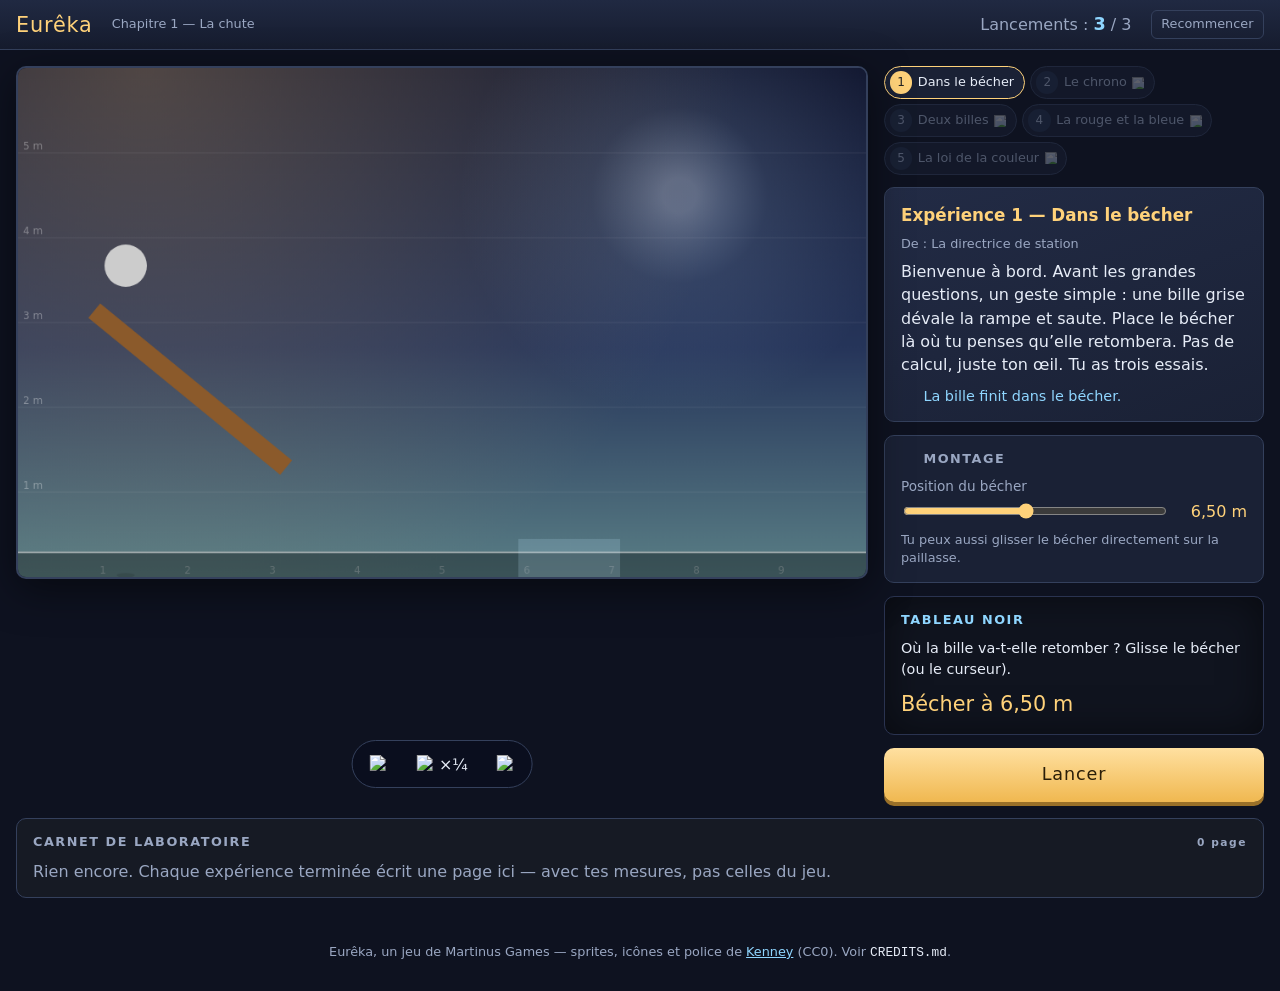
==== index.html @ 4225e002 "feat: première tranche jouable du chapitre « La chute » Cinq expériences pour juger la boucle prédir" ====
<!DOCTYPE html>
<html lang="fr">
<head>
  <meta charset="utf-8">
  <meta name="viewport" content="width=device-width, initial-scale=1">
  <title>Eurêka</title>
  <meta name="description" content="Un jeu d'expériences : prédire, lancer, regarder, comprendre les lois d'un monde lointain.">
  <link rel="stylesheet" href="css/style.css">
</head>
<body>
  <header class="barre">
    <h1>Eurêka</h1>
    <span class="chapitre">Chapitre 1 — La chute</span>
    <span id="budget"></span>
    <button id="effacer-progression" class="discret" title="Effacer le Carnet et recommencer">Recommencer</button>
  </header>
  <main>
    <section class="paillasse">
      <canvas id="scene" width="1000" height="600" aria-label="La paillasse"></canvas>
      <div id="lecture-controles" class="lecture" hidden>
        <button id="lecture-pause" title="Pause"><img src="assets/img/ui/pause.png" alt="Pause"></button>
        <button id="lecture-ralenti" title="Caméra rapide : ralenti ×¼"><img src="assets/img/ui/forward.png" alt="Ralenti"> ×¼</button>
        <button id="lecture-fin" title="Aller à la fin"><img src="assets/img/ui/fastForward.png" alt="Fin"></button>
      </div>
    </section>
    <aside class="pupitre">
      <nav id="experiences" aria-label="Expériences"></nav>
      <article id="courrier" class="panneau courrier"></article>
      <section id="montage" class="panneau"></section>
      <section id="tableau" class="panneau tableau"></section>
      <button id="lancer" class="principal lancer" disabled>Lancer</button>
      <section id="resultat" class="panneau resultat" hidden></section>
    </aside>
  </main>
  <section id="carnet" class="panneau carnet"></section>
  <footer>
    <p>Eurêka, un jeu de Martinus Games — sprites, icônes et police de <a href="https://kenney.nl">Kenney</a> (CC0). Voir <code>CREDITS.md</code>.</p>
  </footer>
  <script type="module" src="src/jeu.js"></script>
</body>
</html>
---- css/style.css ----
/* Eurêka — la station : métal brossé, verre, lueur ambrée des lampes de paillasse. */

@font-face { font-family: 'Kenney Future'; src: url('../assets/fonts/KenneyFuture.ttf'); font-display: swap; }
@font-face { font-family: 'Kenney Future Narrow'; src: url('../assets/fonts/KenneyFutureNarrow.ttf'); font-display: swap; }

:root {
  --fond: #0e1220;
  --panneau: #1a2135;
  --panneau-clair: #24304a;
  --bord: #34405c;
  --texte: #e6ecf7;
  --texte-doux: #9aa7c2;
  --ambre: #ffd27a;
  --verre: #8fd6ff;
  --vert: #7fe0a8;
  --rouge: #ff7b6b;
  --bleu: #6fb2ff;
  --titre: 'Kenney Future', system-ui, sans-serif;
  --corps: system-ui, -apple-system, 'Segoe UI', Roboto, sans-serif;
}

* { box-sizing: border-box; }
html, body { margin: 0; background: var(--fond); color: var(--texte); font-family: var(--corps); line-height: 1.45; }
body { min-height: 100vh; }
h1, h2, h3 { font-family: var(--titre); font-weight: normal; letter-spacing: 0.04em; margin: 0 0 0.5rem; }
h1 { font-size: 1.3rem; color: var(--ambre); }
h2 { font-family: var(--corps); font-weight: 600; font-size: 0.8rem; color: var(--texte-doux); text-transform: uppercase; letter-spacing: 0.12em; display: flex; align-items: center; gap: 0.4rem; }
h2 img { width: 16px; height: 16px; opacity: 0.8; }
h3 { font-size: 0.9rem; color: var(--ambre); }
a { color: var(--verre); }
button { font: inherit; cursor: pointer; }
button:disabled { cursor: default; opacity: 0.45; }

.barre { display: flex; align-items: center; gap: 1.2rem; padding: 0.6rem 1rem; background: linear-gradient(#202942, #161c2e); border-bottom: 1px solid var(--bord); }
.barre h1 { margin: 0; }
.barre .chapitre { color: var(--texte-doux); font-family: var(--titre); font-size: 0.8rem; }
#budget { margin-left: auto; color: var(--texte-doux); }
#budget b { color: var(--verre); font-size: 1.1rem; }
#budget.alerte b { color: var(--rouge); }
.discret { background: none; border: 1px solid var(--bord); color: var(--texte-doux); border-radius: 6px; padding: 0.25rem 0.6rem; font-size: 0.8rem; }

main { display: grid; grid-template-columns: minmax(0, 1fr) 380px; gap: 1rem; padding: 1rem; max-width: 1500px; margin: 0 auto; }
.paillasse { position: relative; }
#scene { width: 100%; height: auto; display: block; border-radius: 10px; border: 2px solid var(--bord); box-shadow: 0 10px 40px rgba(0,0,0,0.5), inset 0 0 60px rgba(0,0,0,0.3); touch-action: none; background: #141a33; }
.lecture { position: absolute; left: 50%; bottom: 14px; transform: translateX(-50%); display: flex; gap: 0.4rem; background: rgba(10,14,30,0.85); padding: 0.35rem; border-radius: 999px; border: 1px solid var(--bord); }
.lecture button { display: flex; align-items: center; gap: 0.3rem; background: transparent; border: 0; color: var(--texte); padding: 0.35rem 0.7rem; border-radius: 999px; }
.lecture button img { width: 18px; height: 18px; }
.lecture button.active { background: var(--ambre); color: #222; }
.lecture button.active img { filter: invert(1); }

.pupitre { display: flex; flex-direction: column; gap: 0.8rem; }
.panneau { background: var(--panneau); border: 1px solid var(--bord); border-radius: 10px; padding: 0.9rem 1rem; }

#experiences { display: flex; gap: 0.35rem; flex-wrap: wrap; }
#experiences .exp { display: flex; align-items: center; gap: 0.35rem; background: var(--panneau); border: 1px solid var(--bord); color: var(--texte-doux); border-radius: 999px; padding: 0.25rem 0.6rem 0.25rem 0.3rem; font-size: 0.8rem; }
#experiences .exp .num { display: inline-grid; place-items: center; width: 1.4rem; height: 1.4rem; border-radius: 50%; background: var(--panneau-clair); font-family: var(--titre); font-size: 0.75rem; }
#experiences .exp.active { border-color: var(--ambre); color: var(--texte); }
#experiences .exp.active .num { background: var(--ambre); color: #222; }
#experiences .exp.faite .num { background: var(--vert); color: #123; }
#experiences .exp .ico { width: 12px; height: 12px; opacity: 0.7; }

.courrier { background: linear-gradient(160deg, #222b45, #1a2135); }
.courrier h2 { color: var(--ambre); text-transform: none; letter-spacing: 0; font-size: 1.05rem; }
.courrier .de { color: var(--texte-doux); font-size: 0.8rem; margin: 0 0 0.4rem; }
.courrier .texte { margin: 0 0 0.6rem; }
.courrier .objectif { margin: 0; display: flex; gap: 0.4rem; align-items: flex-start; color: var(--verre); font-size: 0.9rem; }
.courrier .objectif img { width: 16px; height: 16px; margin-top: 3px; }

.reglage { display: grid; grid-template-columns: 1fr auto; gap: 0.2rem 0.6rem; align-items: center; margin: 0.5rem 0; }
.reglage .libelle { grid-column: 1 / -1; font-size: 0.85rem; color: var(--texte-doux); }
.reglage input[type=range] { width: 100%; accent-color: var(--ambre); }
.reglage output { font-variant-numeric: tabular-nums; min-width: 4.5rem; text-align: right; color: var(--ambre); }
.reglage .choix { grid-column: 1 / -1; }
.aide { font-size: 0.8rem; color: var(--texte-doux); margin: 0.3rem 0 0; }

.choix { display: flex; flex-wrap: wrap; gap: 0.4rem; }
.pastille { background: var(--panneau-clair); border: 1px solid var(--bord); color: var(--texte); border-radius: 999px; padding: 0.35rem 0.8rem; font-size: 0.9rem; }
.pastille.active { border-color: var(--ambre); background: #3a3320; color: var(--ambre); }
.pastille.rouge.active { border-color: var(--rouge); color: var(--rouge); background: #3a2422; }
.pastille.bleu.active, .pastille.bleue.active { border-color: var(--bleu); color: var(--bleu); background: #1f2a45; }

.tableau { background: #10141f; border-color: #2a3350; box-shadow: inset 0 0 40px rgba(0,0,0,0.5); }
.tableau h2 { color: var(--verre); }
.tableau .consigne { margin: 0 0 0.6rem; font-size: 0.9rem; }
.tableau .valeur { font-size: 1.3rem; color: var(--ambre); margin: 0; font-family: var(--titre); }
.saisie { display: flex; align-items: center; gap: 0.5rem; margin: 0.35rem 0; }
.saisie .libelle { flex: 1; font-size: 0.9rem; color: var(--texte-doux); }
.saisie input { width: 7rem; font-size: 1.2rem; padding: 0.3rem 0.5rem; background: #0a0d16; color: var(--ambre); border: 1px solid var(--bord); border-radius: 6px; font-variant-numeric: tabular-nums; }
.saisie input:focus { outline: 2px solid var(--verre); }

.formule .mesures-dispo { margin: 0 0 0.5rem; font-size: 0.85rem; color: var(--texte-doux); }
.formule .mesures-dispo b { color: var(--texte); }
.ardoise { min-height: 3rem; display: flex; flex-wrap: wrap; align-items: center; gap: 0.3rem; padding: 0.5rem; background: #0a0d16; border: 1px dashed var(--bord); border-radius: 8px; margin-bottom: 0.5rem; }
.ardoise .vide { color: var(--texte-doux); font-size: 0.85rem; }
.ardoise .jeton { padding: 0.15rem 0.5rem; border-radius: 6px; background: var(--panneau-clair); font-family: ui-monospace, Menlo, Consolas, monospace; }
.ardoise .egal { margin-left: auto; color: var(--ambre); font-family: var(--titre); }
.blocs { display: flex; flex-wrap: wrap; gap: 0.3rem; }
.bloc { min-width: 2.2rem; padding: 0.3rem 0.5rem; border-radius: 6px; border: 1px solid var(--bord); background: var(--panneau-clair); color: var(--texte); font-family: ui-monospace, Menlo, Consolas, monospace; }
.bloc.grandeur { background: #1f3a2f; border-color: #2f6a4f; color: var(--vert); }
.bloc.nombre { background: #2a2a44; color: var(--bleu); }
.bloc.effacer { margin-left: auto; }
.formule .erreur { min-height: 1.2rem; margin: 0.3rem 0; color: var(--rouge); font-size: 0.85rem; }
.formule .actions { display: flex; flex-wrap: wrap; gap: 0.4rem; margin-bottom: 0.6rem; }
.champs { margin-top: 0.5rem; border-top: 1px solid var(--bord); padding-top: 0.5rem; }

.principal { background: linear-gradient(#ffe0a0, #f0b850); color: #2a1e08; border: 0; border-radius: 10px; padding: 0.7rem 1rem; font-family: var(--titre); font-size: 0.95rem; letter-spacing: 0.05em; box-shadow: 0 4px 0 #9a7028; width: 100%; }
.principal:active:not(:disabled) { transform: translateY(2px); box-shadow: 0 2px 0 #9a7028; }
.principal:disabled { box-shadow: none; }
.secondaire { background: var(--panneau-clair); color: var(--texte); border: 1px solid var(--bord); border-radius: 8px; padding: 0.45rem 0.8rem; }
.lancer { font-size: 1.1rem; padding: 0.9rem; }

.resultat.reussi { border-color: var(--vert); box-shadow: 0 0 30px rgba(127,224,168,0.15); }
.resultat.reussi h2 { color: var(--vert); }
.resultat.rate { border-color: var(--rouge); }
.resultat.rate h2 { color: var(--rouge); }
.resultat.mesure { border-color: var(--verre); }
.resultat .message { margin: 0 0 0.6rem; font-size: 1rem; }
.resultat table { border-collapse: collapse; width: 100%; font-size: 0.9rem; margin-bottom: 0.6rem; }
.resultat th { text-align: left; color: var(--texte-doux); font-weight: normal; padding: 0.15rem 0; }
.resultat td { text-align: right; font-variant-numeric: tabular-nums; color: var(--ambre); }
.resultat .bilan { color: var(--texte-doux); font-size: 0.85rem; margin: 0 0 0.6rem; }
.resultat .actions { display: flex; flex-direction: column; gap: 0.4rem; }

.carnet { max-width: 1500px; margin: 0 auto 1rem; width: calc(100% - 2rem); background: #161a24; }
.carnet h2 small { margin-left: auto; text-transform: none; font-family: var(--corps); }
.carnet .vide { color: var(--texte-doux); margin: 0; }
.carnet .page { border-top: 1px solid var(--bord); padding: 0.7rem 0 0.3rem; }
.carnet .page p { margin: 0 0 0.3rem; }
.carnet .page .meta { color: var(--texte-doux); font-size: 0.8rem; }

footer { text-align: center; color: var(--texte-doux); font-size: 0.8rem; padding: 1rem; }
footer code { color: var(--texte); }

@media (max-width: 960px) {
  main { grid-template-columns: 1fr; padding: 0.6rem; gap: 0.6rem; }
  .barre { gap: 0.6rem; padding: 0.5rem 0.7rem; flex-wrap: wrap; }
  .carnet { width: calc(100% - 1.2rem); }
}
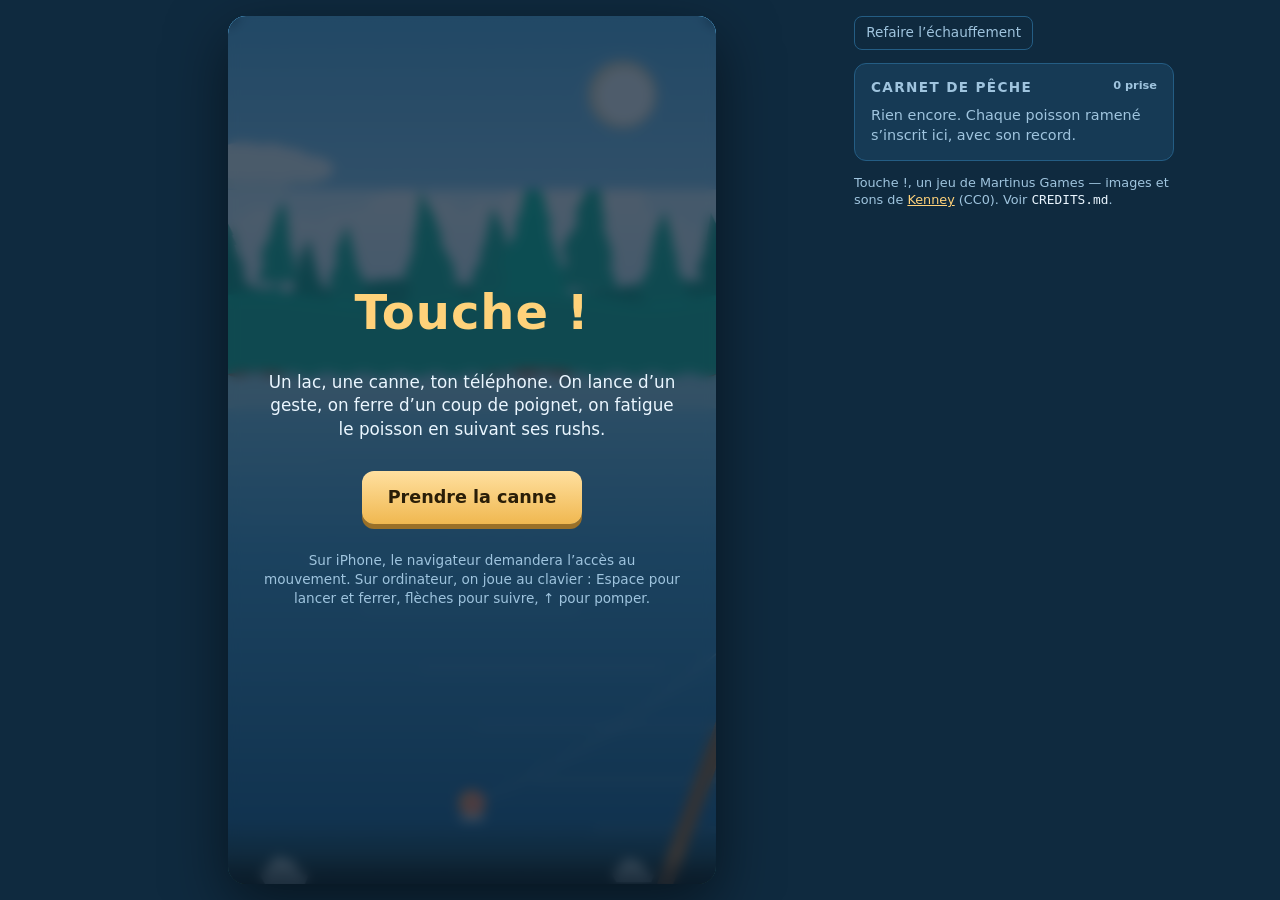
==== commit 9a326e98: "feat: Touche ! devient le jeu du dépôt, Eurêka est retiré Le commanditaire veut ce jeu à la place d'" ====
--- a/index.html
+++ b/index.html
@@ -2,40 +2,47 @@
 <html lang="fr">
 <head>
   <meta charset="utf-8">
-  <meta name="viewport" content="width=device-width, initial-scale=1">
-  <title>Eurêka</title>
-  <meta name="description" content="Un jeu d'expériences : prédire, lancer, regarder, comprendre les lois d'un monde lointain.">
+  <meta name="viewport" content="width=device-width, initial-scale=1, viewport-fit=cover, user-scalable=no">
+  <title>Touche !</title>
+  <meta name="description" content="Un jeu de pêche au téléphone : on lance d'un geste, on ferre d'un coup de poignet, on fatigue le poisson en suivant ses rushs.">
+  <meta name="theme-color" content="#1d5f8e">
   <link rel="stylesheet" href="css/style.css">
 </head>
 <body>
-  <header class="barre">
-    <h1>Eurêka</h1>
-    <span class="chapitre">Chapitre 1 — La chute</span>
-    <span id="budget"></span>
-    <button id="effacer-progression" class="discret" title="Effacer le Carnet et recommencer">Recommencer</button>
-  </header>
   <main>
-    <section class="paillasse">
-      <canvas id="scene" width="1000" height="600" aria-label="La paillasse"></canvas>
-      <div id="lecture-controles" class="lecture" hidden>
-        <button id="lecture-pause" title="Pause"><img src="assets/img/ui/pause.png" alt="Pause"></button>
-        <button id="lecture-ralenti" title="Caméra rapide : ralenti ×¼"><img src="assets/img/ui/forward.png" alt="Ralenti"> ×¼</button>
-        <button id="lecture-fin" title="Aller à la fin"><img src="assets/img/ui/fastForward.png" alt="Fin"></button>
+    <section class="lac">
+      <canvas id="lac" width="540" height="960" aria-label="Le lac"></canvas>
+      <div id="message" class="message"></div>
+      <div id="hud" class="hud" hidden>
+        <div class="jauge"><span class="etiquette">Tension</span><div class="barre"><div id="tension"></div></div></div>
+        <div class="jauge"><span class="etiquette">Poisson</span><div class="barre energie"><div id="energie"></div></div></div>
+        <div class="ligne"><span id="distance">0 m</span><span id="fleche" class="repos"></span></div>
+        <div class="suivi"><div id="suivi"></div></div>
+      </div>
+      <p id="consigne" class="consigne"></p>
+      <div id="bilan" class="bilan" hidden></div>
+
+      <div class="ecran" data-ecran="accueil">
+        <h1>Touche !</h1>
+        <p>Un lac, une canne, ton téléphone. On lance d’un geste, on ferre d’un coup de poignet, on fatigue le poisson en suivant ses rushs.</p>
+        <button id="prendre" class="principal">Prendre la canne</button>
+        <p class="petit">Sur iPhone, le navigateur demandera l’accès au mouvement. Sur ordinateur, on joue au clavier : Espace pour lancer et ferrer, flèches pour suivre, ↑ pour pomper.</p>
+      </div>
+
+      <div class="ecran" data-ecran="calibrage" hidden>
+        <h1>Échauffement</h1>
+        <p>Fais <b>trois coups de poignet</b>, comme pour ferrer un poisson. Le jeu règle son seuil sur ta main.</p>
+        <p id="calibrage-compte" class="compte">0 / 3</p>
+        <p id="calibrage-seuil" class="petit"></p>
       </div>
     </section>
     <aside class="pupitre">
-      <nav id="experiences" aria-label="Expériences"></nav>
-      <article id="courrier" class="panneau courrier"></article>
-      <section id="montage" class="panneau"></section>
-      <section id="tableau" class="panneau tableau"></section>
-      <button id="lancer" class="principal lancer" disabled>Lancer</button>
-      <section id="resultat" class="panneau resultat" hidden></section>
+      <p id="mode" class="mode" hidden></p>
+      <button id="recalibrer" class="discret">Refaire l’échauffement</button>
+      <section id="carnet" class="carnet"></section>
+      <footer>Touche !, un jeu de Martinus Games — images et sons de <a href="https://kenney.nl">Kenney</a> (CC0). Voir <code>CREDITS.md</code>.</footer>
     </aside>
   </main>
-  <section id="carnet" class="panneau carnet"></section>
-  <footer>
-    <p>Eurêka, un jeu de Martinus Games — sprites, icônes et police de <a href="https://kenney.nl">Kenney</a> (CC0). Voir <code>CREDITS.md</code>.</p>
-  </footer>
   <script type="module" src="src/jeu.js"></script>
 </body>
 </html>
--- a/css/style.css
+++ b/css/style.css
@@ -1,138 +1,81 @@
-/* Eurêka — la station : métal brossé, verre, lueur ambrée des lampes de paillasse. */
-
-@font-face { font-family: 'Kenney Future'; src: url('../assets/fonts/KenneyFuture.ttf'); font-display: swap; }
-@font-face { font-family: 'Kenney Future Narrow'; src: url('../assets/fonts/KenneyFutureNarrow.ttf'); font-display: swap; }
+/* Touche ! — un lac en portrait, plein écran sur téléphone, à côté du carnet sur ordinateur. */
 
 :root {
-  --fond: #0e1220;
-  --panneau: #1a2135;
-  --panneau-clair: #24304a;
-  --bord: #34405c;
-  --texte: #e6ecf7;
-  --texte-doux: #9aa7c2;
+  --fond: #0f2a3f;
+  --panneau: #163a55;
+  --bord: #245d84;
+  --texte: #eaf6ff;
+  --doux: #9fc4de;
   --ambre: #ffd27a;
-  --verre: #8fd6ff;
   --vert: #7fe0a8;
   --rouge: #ff7b6b;
-  --bleu: #6fb2ff;
-  --titre: 'Kenney Future', system-ui, sans-serif;
   --corps: system-ui, -apple-system, 'Segoe UI', Roboto, sans-serif;
 }
+* { box-sizing: border-box; }
+[hidden] { display: none !important; }
+html, body { margin: 0; background: var(--fond); color: var(--texte); font-family: var(--corps); line-height: 1.4; height: 100%; }
+body { overscroll-behavior: none; }
+button { font: inherit; cursor: pointer; }
+button:disabled { opacity: 0.5; cursor: default; }
+h1, h2 { margin: 0 0 0.5rem; font-weight: 700; }
+a { color: var(--ambre); }
 
-* { box-sizing: border-box; }
-html, body { margin: 0; background: var(--fond); color: var(--texte); font-family: var(--corps); line-height: 1.45; }
-body { min-height: 100vh; }
-h1, h2, h3 { font-family: var(--titre); font-weight: normal; letter-spacing: 0.04em; margin: 0 0 0.5rem; }
-h1 { font-size: 1.3rem; color: var(--ambre); }
-h2 { font-family: var(--corps); font-weight: 600; font-size: 0.8rem; color: var(--texte-doux); text-transform: uppercase; letter-spacing: 0.12em; display: flex; align-items: center; gap: 0.4rem; }
-h2 img { width: 16px; height: 16px; opacity: 0.8; }
-h3 { font-size: 0.9rem; color: var(--ambre); }
-a { color: var(--verre); }
-button { font: inherit; cursor: pointer; }
-button:disabled { cursor: default; opacity: 0.45; }
+main { display: grid; grid-template-columns: minmax(0, 1fr) 320px; gap: 1rem; max-width: 1100px; margin: 0 auto; padding: 1rem; min-height: 100%; }
+.lac { position: relative; aspect-ratio: 9 / 16; max-height: calc(100vh - 2rem); margin: 0 auto; width: 100%; max-width: calc((100vh - 2rem) * 9 / 16); border-radius: 18px; overflow: hidden; box-shadow: 0 20px 60px rgba(0,0,0,0.5); background: #1d5f8e; display: flex; align-items: center; justify-content: center; }
+#lac { width: auto; height: auto; max-width: 100%; max-height: 100%; aspect-ratio: 9 / 16; display: block; touch-action: none; user-select: none; -webkit-user-select: none; }
 
-.barre { display: flex; align-items: center; gap: 1.2rem; padding: 0.6rem 1rem; background: linear-gradient(#202942, #161c2e); border-bottom: 1px solid var(--bord); }
-.barre h1 { margin: 0; }
-.barre .chapitre { color: var(--texte-doux); font-family: var(--titre); font-size: 0.8rem; }
-#budget { margin-left: auto; color: var(--texte-doux); }
-#budget b { color: var(--verre); font-size: 1.1rem; }
-#budget.alerte b { color: var(--rouge); }
-.discret { background: none; border: 1px solid var(--bord); color: var(--texte-doux); border-radius: 6px; padding: 0.25rem 0.6rem; font-size: 0.8rem; }
+.message { position: absolute; top: 18%; left: 0; right: 0; text-align: center; font-size: 2.6rem; font-weight: 800; color: #fff; text-shadow: 0 3px 12px rgba(0,0,0,0.5); opacity: 0; transform: scale(0.8); transition: opacity 0.15s, transform 0.15s; pointer-events: none; letter-spacing: 0.02em; }
+.message.visible { opacity: 1; transform: scale(1); }
+.consigne { position: absolute; left: 0; right: 0; bottom: 0; margin: 0; padding: 0.8rem 1rem 1rem; text-align: center; font-size: 0.95rem; color: #fff; background: linear-gradient(transparent, rgba(0,0,0,0.55)); pointer-events: none; text-shadow: 0 1px 4px rgba(0,0,0,0.6); }
 
-main { display: grid; grid-template-columns: minmax(0, 1fr) 380px; gap: 1rem; padding: 1rem; max-width: 1500px; margin: 0 auto; }
-.paillasse { position: relative; }
-#scene { width: 100%; height: auto; display: block; border-radius: 10px; border: 2px solid var(--bord); box-shadow: 0 10px 40px rgba(0,0,0,0.5), inset 0 0 60px rgba(0,0,0,0.3); touch-action: none; background: #141a33; }
-.lecture { position: absolute; left: 50%; bottom: 14px; transform: translateX(-50%); display: flex; gap: 0.4rem; background: rgba(10,14,30,0.85); padding: 0.35rem; border-radius: 999px; border: 1px solid var(--bord); }
-.lecture button { display: flex; align-items: center; gap: 0.3rem; background: transparent; border: 0; color: var(--texte); padding: 0.35rem 0.7rem; border-radius: 999px; }
-.lecture button img { width: 18px; height: 18px; }
-.lecture button.active { background: var(--ambre); color: #222; }
-.lecture button.active img { filter: invert(1); }
+.hud { position: absolute; top: 0; left: 0; right: 0; padding: 0.7rem 0.8rem; background: linear-gradient(rgba(0,0,0,0.5), transparent); pointer-events: none; font-size: 0.85rem; }
+.jauge { display: grid; grid-template-columns: 4.2rem 1fr; align-items: center; gap: 0.5rem; margin-bottom: 0.3rem; }
+.etiquette { color: #fff; text-shadow: 0 1px 3px rgba(0,0,0,0.6); }
+.barre { height: 12px; border-radius: 999px; background: rgba(0,0,0,0.35); overflow: hidden; border: 1px solid rgba(255,255,255,0.25); }
+.barre > div { height: 100%; width: 0; background: var(--vert); transition: width 0.1s linear, background 0.2s; }
+.barre > div.alerte { background: var(--ambre); }
+.barre > div.danger { background: var(--rouge); }
+.barre.energie > div { background: #6fb2ff; }
+.ligne { display: flex; justify-content: space-between; color: #fff; font-weight: 700; text-shadow: 0 1px 3px rgba(0,0,0,0.6); margin-top: 0.2rem; }
+#fleche.rush { color: var(--ambre); }
+#fleche.repos { color: var(--vert); }
+.suivi { position: relative; height: 8px; margin: 0.4rem 20% 0; border-radius: 999px; background: rgba(0,0,0,0.35); }
+.suivi > div { position: absolute; top: -5px; left: 50%; width: 18px; height: 18px; margin-left: -9px; border-radius: 50%; background: #fff; box-shadow: 0 2px 6px rgba(0,0,0,0.5); transition: left 0.08s linear; }
+
+.ecran { position: absolute; inset: 0; display: flex; flex-direction: column; justify-content: center; align-items: center; text-align: center; padding: 2rem 1.5rem; background: rgba(10, 30, 50, 0.72); backdrop-filter: blur(6px); }
+.ecran h1 { font-size: 3rem; color: var(--ambre); letter-spacing: 0.02em; }
+.ecran p { max-width: 26rem; font-size: 1.05rem; }
+.ecran .petit { font-size: 0.85rem; color: var(--doux); }
+.ecran .compte { font-size: 3rem; font-weight: 800; color: #fff; margin: 0.5rem 0; }
+.principal { background: linear-gradient(#ffe0a0, #f0b850); color: #2a1e08; border: 0; border-radius: 12px; padding: 0.9rem 1.6rem; font-size: 1.1rem; font-weight: 700; box-shadow: 0 5px 0 #9a7028; margin: 0.8rem 0; }
+.principal:active:not(:disabled) { transform: translateY(3px); box-shadow: 0 2px 0 #9a7028; }
+
+.bilan { position: absolute; left: 6%; right: 6%; top: 28%; padding: 1.2rem; border-radius: 16px; text-align: center; background: rgba(10, 30, 50, 0.9); border: 2px solid var(--bord); }
+.bilan.prise { border-color: var(--vert); }
+.bilan.perdu { border-color: var(--rouge); }
+.bilan h2 { font-size: 2rem; }
+.bilan.prise h2 { color: var(--vert); }
+.bilan.perdu h2 { color: var(--rouge); }
+.bilan img { width: 128px; height: 128px; image-rendering: auto; filter: drop-shadow(0 6px 10px rgba(0,0,0,0.5)); }
+.bilan p { margin: 0.5rem 0; }
 
 .pupitre { display: flex; flex-direction: column; gap: 0.8rem; }
-.panneau { background: var(--panneau); border: 1px solid var(--bord); border-radius: 10px; padding: 0.9rem 1rem; }
-
-#experiences { display: flex; gap: 0.35rem; flex-wrap: wrap; }
-#experiences .exp { display: flex; align-items: center; gap: 0.35rem; background: var(--panneau); border: 1px solid var(--bord); color: var(--texte-doux); border-radius: 999px; padding: 0.25rem 0.6rem 0.25rem 0.3rem; font-size: 0.8rem; }
-#experiences .exp .num { display: inline-grid; place-items: center; width: 1.4rem; height: 1.4rem; border-radius: 50%; background: var(--panneau-clair); font-family: var(--titre); font-size: 0.75rem; }
-#experiences .exp.active { border-color: var(--ambre); color: var(--texte); }
-#experiences .exp.active .num { background: var(--ambre); color: #222; }
-#experiences .exp.faite .num { background: var(--vert); color: #123; }
-#experiences .exp .ico { width: 12px; height: 12px; opacity: 0.7; }
-
-.courrier { background: linear-gradient(160deg, #222b45, #1a2135); }
-.courrier h2 { color: var(--ambre); text-transform: none; letter-spacing: 0; font-size: 1.05rem; }
-.courrier .de { color: var(--texte-doux); font-size: 0.8rem; margin: 0 0 0.4rem; }
-.courrier .texte { margin: 0 0 0.6rem; }
-.courrier .objectif { margin: 0; display: flex; gap: 0.4rem; align-items: flex-start; color: var(--verre); font-size: 0.9rem; }
-.courrier .objectif img { width: 16px; height: 16px; margin-top: 3px; }
-
-.reglage { display: grid; grid-template-columns: 1fr auto; gap: 0.2rem 0.6rem; align-items: center; margin: 0.5rem 0; }
-.reglage .libelle { grid-column: 1 / -1; font-size: 0.85rem; color: var(--texte-doux); }
-.reglage input[type=range] { width: 100%; accent-color: var(--ambre); }
-.reglage output { font-variant-numeric: tabular-nums; min-width: 4.5rem; text-align: right; color: var(--ambre); }
-.reglage .choix { grid-column: 1 / -1; }
-.aide { font-size: 0.8rem; color: var(--texte-doux); margin: 0.3rem 0 0; }
-
-.choix { display: flex; flex-wrap: wrap; gap: 0.4rem; }
-.pastille { background: var(--panneau-clair); border: 1px solid var(--bord); color: var(--texte); border-radius: 999px; padding: 0.35rem 0.8rem; font-size: 0.9rem; }
-.pastille.active { border-color: var(--ambre); background: #3a3320; color: var(--ambre); }
-.pastille.rouge.active { border-color: var(--rouge); color: var(--rouge); background: #3a2422; }
-.pastille.bleu.active, .pastille.bleue.active { border-color: var(--bleu); color: var(--bleu); background: #1f2a45; }
-
-.tableau { background: #10141f; border-color: #2a3350; box-shadow: inset 0 0 40px rgba(0,0,0,0.5); }
-.tableau h2 { color: var(--verre); }
-.tableau .consigne { margin: 0 0 0.6rem; font-size: 0.9rem; }
-.tableau .valeur { font-size: 1.3rem; color: var(--ambre); margin: 0; font-family: var(--titre); }
-.saisie { display: flex; align-items: center; gap: 0.5rem; margin: 0.35rem 0; }
-.saisie .libelle { flex: 1; font-size: 0.9rem; color: var(--texte-doux); }
-.saisie input { width: 7rem; font-size: 1.2rem; padding: 0.3rem 0.5rem; background: #0a0d16; color: var(--ambre); border: 1px solid var(--bord); border-radius: 6px; font-variant-numeric: tabular-nums; }
-.saisie input:focus { outline: 2px solid var(--verre); }
-
-.formule .mesures-dispo { margin: 0 0 0.5rem; font-size: 0.85rem; color: var(--texte-doux); }
-.formule .mesures-dispo b { color: var(--texte); }
-.ardoise { min-height: 3rem; display: flex; flex-wrap: wrap; align-items: center; gap: 0.3rem; padding: 0.5rem; background: #0a0d16; border: 1px dashed var(--bord); border-radius: 8px; margin-bottom: 0.5rem; }
-.ardoise .vide { color: var(--texte-doux); font-size: 0.85rem; }
-.ardoise .jeton { padding: 0.15rem 0.5rem; border-radius: 6px; background: var(--panneau-clair); font-family: ui-monospace, Menlo, Consolas, monospace; }
-.ardoise .egal { margin-left: auto; color: var(--ambre); font-family: var(--titre); }
-.blocs { display: flex; flex-wrap: wrap; gap: 0.3rem; }
-.bloc { min-width: 2.2rem; padding: 0.3rem 0.5rem; border-radius: 6px; border: 1px solid var(--bord); background: var(--panneau-clair); color: var(--texte); font-family: ui-monospace, Menlo, Consolas, monospace; }
-.bloc.grandeur { background: #1f3a2f; border-color: #2f6a4f; color: var(--vert); }
-.bloc.nombre { background: #2a2a44; color: var(--bleu); }
-.bloc.effacer { margin-left: auto; }
-.formule .erreur { min-height: 1.2rem; margin: 0.3rem 0; color: var(--rouge); font-size: 0.85rem; }
-.formule .actions { display: flex; flex-wrap: wrap; gap: 0.4rem; margin-bottom: 0.6rem; }
-.champs { margin-top: 0.5rem; border-top: 1px solid var(--bord); padding-top: 0.5rem; }
-
-.principal { background: linear-gradient(#ffe0a0, #f0b850); color: #2a1e08; border: 0; border-radius: 10px; padding: 0.7rem 1rem; font-family: var(--titre); font-size: 0.95rem; letter-spacing: 0.05em; box-shadow: 0 4px 0 #9a7028; width: 100%; }
-.principal:active:not(:disabled) { transform: translateY(2px); box-shadow: 0 2px 0 #9a7028; }
-.principal:disabled { box-shadow: none; }
-.secondaire { background: var(--panneau-clair); color: var(--texte); border: 1px solid var(--bord); border-radius: 8px; padding: 0.45rem 0.8rem; }
-.lancer { font-size: 1.1rem; padding: 0.9rem; }
-
-.resultat.reussi { border-color: var(--vert); box-shadow: 0 0 30px rgba(127,224,168,0.15); }
-.resultat.reussi h2 { color: var(--vert); }
-.resultat.rate { border-color: var(--rouge); }
-.resultat.rate h2 { color: var(--rouge); }
-.resultat.mesure { border-color: var(--verre); }
-.resultat .message { margin: 0 0 0.6rem; font-size: 1rem; }
-.resultat table { border-collapse: collapse; width: 100%; font-size: 0.9rem; margin-bottom: 0.6rem; }
-.resultat th { text-align: left; color: var(--texte-doux); font-weight: normal; padding: 0.15rem 0; }
-.resultat td { text-align: right; font-variant-numeric: tabular-nums; color: var(--ambre); }
-.resultat .bilan { color: var(--texte-doux); font-size: 0.85rem; margin: 0 0 0.6rem; }
-.resultat .actions { display: flex; flex-direction: column; gap: 0.4rem; }
-
-.carnet { max-width: 1500px; margin: 0 auto 1rem; width: calc(100% - 2rem); background: #161a24; }
-.carnet h2 small { margin-left: auto; text-transform: none; font-family: var(--corps); }
-.carnet .vide { color: var(--texte-doux); margin: 0; }
-.carnet .page { border-top: 1px solid var(--bord); padding: 0.7rem 0 0.3rem; }
-.carnet .page p { margin: 0 0 0.3rem; }
-.carnet .page .meta { color: var(--texte-doux); font-size: 0.8rem; }
-
-footer { text-align: center; color: var(--texte-doux); font-size: 0.8rem; padding: 1rem; }
+.mode { margin: 0; padding: 0.6rem 0.8rem; border-radius: 10px; background: var(--panneau); border: 1px solid var(--bord); color: var(--doux); font-size: 0.85rem; }
+.discret { background: none; border: 1px solid var(--bord); color: var(--doux); border-radius: 8px; padding: 0.4rem 0.7rem; font-size: 0.85rem; align-self: flex-start; }
+.carnet { background: var(--panneau); border: 1px solid var(--bord); border-radius: 12px; padding: 0.9rem 1rem; }
+.carnet h2 { font-size: 0.85rem; text-transform: uppercase; letter-spacing: 0.1em; color: var(--doux); display: flex; }
+.carnet h2 small { margin-left: auto; text-transform: none; letter-spacing: 0; }
+.carnet .vide { color: var(--doux); margin: 0; font-size: 0.9rem; }
+.carnet ul { list-style: none; margin: 0; padding: 0; }
+.carnet li { display: flex; align-items: center; gap: 0.6rem; padding: 0.35rem 0; border-top: 1px solid var(--bord); }
+.carnet li img { width: 36px; height: 36px; }
+.carnet li span { flex: 1; }
+.carnet li b { color: var(--ambre); font-size: 0.9rem; white-space: nowrap; }
+footer { color: var(--doux); font-size: 0.8rem; }
 footer code { color: var(--texte); }
 
-@media (max-width: 960px) {
-  main { grid-template-columns: 1fr; padding: 0.6rem; gap: 0.6rem; }
-  .barre { gap: 0.6rem; padding: 0.5rem 0.7rem; flex-wrap: wrap; }
-  .carnet { width: calc(100% - 1.2rem); }
+@media (max-width: 800px) {
+  main { grid-template-columns: 1fr; padding: 0; gap: 0; }
+  .lac { border-radius: 0; max-height: 100vh; max-height: 100dvh; max-width: none; aspect-ratio: auto; height: 100vh; height: 100dvh; }
+  .pupitre { padding: 1rem; }
 }
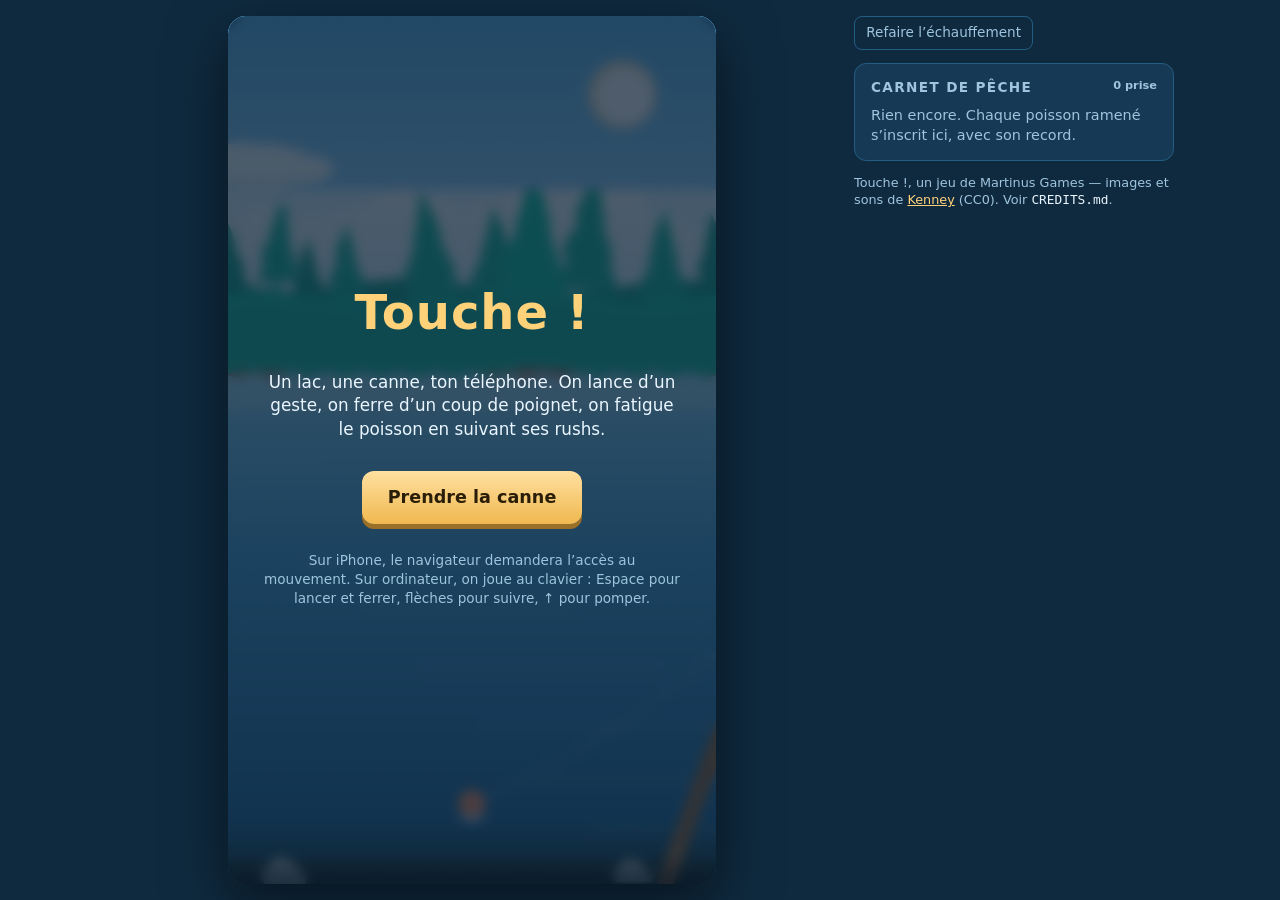
==== commit b5f7786f: "fix: plus de collision avec le cache d'Eurêka, permission iOS et sons pour Safari Sur le téléphone, " ====
--- a/index.html
+++ b/index.html
@@ -6,7 +6,7 @@
   <title>Touche !</title>
   <meta name="description" content="Un jeu de pêche au téléphone : on lance d'un geste, on ferre d'un coup de poignet, on fatigue le poisson en suivant ses rushs.">
   <meta name="theme-color" content="#1d5f8e">
-  <link rel="stylesheet" href="css/style.css">
+  <link rel="stylesheet" href="css/touche.css?v=2">
 </head>
 <body>
   <main>
@@ -43,6 +43,6 @@
       <footer>Touche !, un jeu de Martinus Games — images et sons de <a href="https://kenney.nl">Kenney</a> (CC0). Voir <code>CREDITS.md</code>.</footer>
     </aside>
   </main>
-  <script type="module" src="src/jeu.js"></script>
+  <script type="module" src="src/touche.js?v=2"></script>
 </body>
 </html>
--- a/css/touche.css
+++ b/css/touche.css
@@ -0,0 +1,81 @@
+/* Touche ! — un lac en portrait, plein écran sur téléphone, à côté du carnet sur ordinateur. */
+
+:root {
+  --fond: #0f2a3f;
+  --panneau: #163a55;
+  --bord: #245d84;
+  --texte: #eaf6ff;
+  --doux: #9fc4de;
+  --ambre: #ffd27a;
+  --vert: #7fe0a8;
+  --rouge: #ff7b6b;
+  --corps: system-ui, -apple-system, 'Segoe UI', Roboto, sans-serif;
+}
+* { box-sizing: border-box; }
+[hidden] { display: none !important; }
+html, body { margin: 0; background: var(--fond); color: var(--texte); font-family: var(--corps); line-height: 1.4; height: 100%; }
+body { overscroll-behavior: none; }
+button { font: inherit; cursor: pointer; }
+button:disabled { opacity: 0.5; cursor: default; }
+h1, h2 { margin: 0 0 0.5rem; font-weight: 700; }
+a { color: var(--ambre); }
+
+main { display: grid; grid-template-columns: minmax(0, 1fr) 320px; gap: 1rem; max-width: 1100px; margin: 0 auto; padding: 1rem; min-height: 100%; }
+.lac { position: relative; aspect-ratio: 9 / 16; max-height: calc(100vh - 2rem); margin: 0 auto; width: 100%; max-width: calc((100vh - 2rem) * 9 / 16); border-radius: 18px; overflow: hidden; box-shadow: 0 20px 60px rgba(0,0,0,0.5); background: #1d5f8e; display: flex; align-items: center; justify-content: center; }
+#lac { width: auto; height: auto; max-width: 100%; max-height: 100%; aspect-ratio: 9 / 16; display: block; touch-action: none; user-select: none; -webkit-user-select: none; }
+
+.message { position: absolute; top: 18%; left: 0; right: 0; text-align: center; font-size: 2.6rem; font-weight: 800; color: #fff; text-shadow: 0 3px 12px rgba(0,0,0,0.5); opacity: 0; transform: scale(0.8); transition: opacity 0.15s, transform 0.15s; pointer-events: none; letter-spacing: 0.02em; }
+.message.visible { opacity: 1; transform: scale(1); }
+.consigne { position: absolute; left: 0; right: 0; bottom: 0; margin: 0; padding: 0.8rem 1rem 1rem; text-align: center; font-size: 0.95rem; color: #fff; background: linear-gradient(transparent, rgba(0,0,0,0.55)); pointer-events: none; text-shadow: 0 1px 4px rgba(0,0,0,0.6); }
+
+.hud { position: absolute; top: 0; left: 0; right: 0; padding: 0.7rem 0.8rem; background: linear-gradient(rgba(0,0,0,0.5), transparent); pointer-events: none; font-size: 0.85rem; }
+.jauge { display: grid; grid-template-columns: 4.2rem 1fr; align-items: center; gap: 0.5rem; margin-bottom: 0.3rem; }
+.etiquette { color: #fff; text-shadow: 0 1px 3px rgba(0,0,0,0.6); }
+.barre { height: 12px; border-radius: 999px; background: rgba(0,0,0,0.35); overflow: hidden; border: 1px solid rgba(255,255,255,0.25); }
+.barre > div { height: 100%; width: 0; background: var(--vert); transition: width 0.1s linear, background 0.2s; }
+.barre > div.alerte { background: var(--ambre); }
+.barre > div.danger { background: var(--rouge); }
+.barre.energie > div { background: #6fb2ff; }
+.ligne { display: flex; justify-content: space-between; color: #fff; font-weight: 700; text-shadow: 0 1px 3px rgba(0,0,0,0.6); margin-top: 0.2rem; }
+#fleche.rush { color: var(--ambre); }
+#fleche.repos { color: var(--vert); }
+.suivi { position: relative; height: 8px; margin: 0.4rem 20% 0; border-radius: 999px; background: rgba(0,0,0,0.35); }
+.suivi > div { position: absolute; top: -5px; left: 50%; width: 18px; height: 18px; margin-left: -9px; border-radius: 50%; background: #fff; box-shadow: 0 2px 6px rgba(0,0,0,0.5); transition: left 0.08s linear; }
+
+.ecran { position: absolute; inset: 0; display: flex; flex-direction: column; justify-content: center; align-items: center; text-align: center; padding: 2rem 1.5rem; background: rgba(10, 30, 50, 0.72); backdrop-filter: blur(6px); }
+.ecran h1 { font-size: 3rem; color: var(--ambre); letter-spacing: 0.02em; }
+.ecran p { max-width: 26rem; font-size: 1.05rem; }
+.ecran .petit { font-size: 0.85rem; color: var(--doux); }
+.ecran .compte { font-size: 3rem; font-weight: 800; color: #fff; margin: 0.5rem 0; }
+.principal { background: linear-gradient(#ffe0a0, #f0b850); color: #2a1e08; border: 0; border-radius: 12px; padding: 0.9rem 1.6rem; font-size: 1.1rem; font-weight: 700; box-shadow: 0 5px 0 #9a7028; margin: 0.8rem 0; }
+.principal:active:not(:disabled) { transform: translateY(3px); box-shadow: 0 2px 0 #9a7028; }
+
+.bilan { position: absolute; left: 6%; right: 6%; top: 28%; padding: 1.2rem; border-radius: 16px; text-align: center; background: rgba(10, 30, 50, 0.9); border: 2px solid var(--bord); }
+.bilan.prise { border-color: var(--vert); }
+.bilan.perdu { border-color: var(--rouge); }
+.bilan h2 { font-size: 2rem; }
+.bilan.prise h2 { color: var(--vert); }
+.bilan.perdu h2 { color: var(--rouge); }
+.bilan img { width: 128px; height: 128px; image-rendering: auto; filter: drop-shadow(0 6px 10px rgba(0,0,0,0.5)); }
+.bilan p { margin: 0.5rem 0; }
+
+.pupitre { display: flex; flex-direction: column; gap: 0.8rem; }
+.mode { margin: 0; padding: 0.6rem 0.8rem; border-radius: 10px; background: var(--panneau); border: 1px solid var(--bord); color: var(--doux); font-size: 0.85rem; }
+.discret { background: none; border: 1px solid var(--bord); color: var(--doux); border-radius: 8px; padding: 0.4rem 0.7rem; font-size: 0.85rem; align-self: flex-start; }
+.carnet { background: var(--panneau); border: 1px solid var(--bord); border-radius: 12px; padding: 0.9rem 1rem; }
+.carnet h2 { font-size: 0.85rem; text-transform: uppercase; letter-spacing: 0.1em; color: var(--doux); display: flex; }
+.carnet h2 small { margin-left: auto; text-transform: none; letter-spacing: 0; }
+.carnet .vide { color: var(--doux); margin: 0; font-size: 0.9rem; }
+.carnet ul { list-style: none; margin: 0; padding: 0; }
+.carnet li { display: flex; align-items: center; gap: 0.6rem; padding: 0.35rem 0; border-top: 1px solid var(--bord); }
+.carnet li img { width: 36px; height: 36px; }
+.carnet li span { flex: 1; }
+.carnet li b { color: var(--ambre); font-size: 0.9rem; white-space: nowrap; }
+footer { color: var(--doux); font-size: 0.8rem; }
+footer code { color: var(--texte); }
+
+@media (max-width: 800px) {
+  main { grid-template-columns: 1fr; padding: 0; gap: 0; }
+  .lac { border-radius: 0; max-height: 100vh; max-height: 100dvh; max-width: none; aspect-ratio: auto; height: 100vh; height: 100dvh; }
+  .pupitre { padding: 1rem; }
+}
